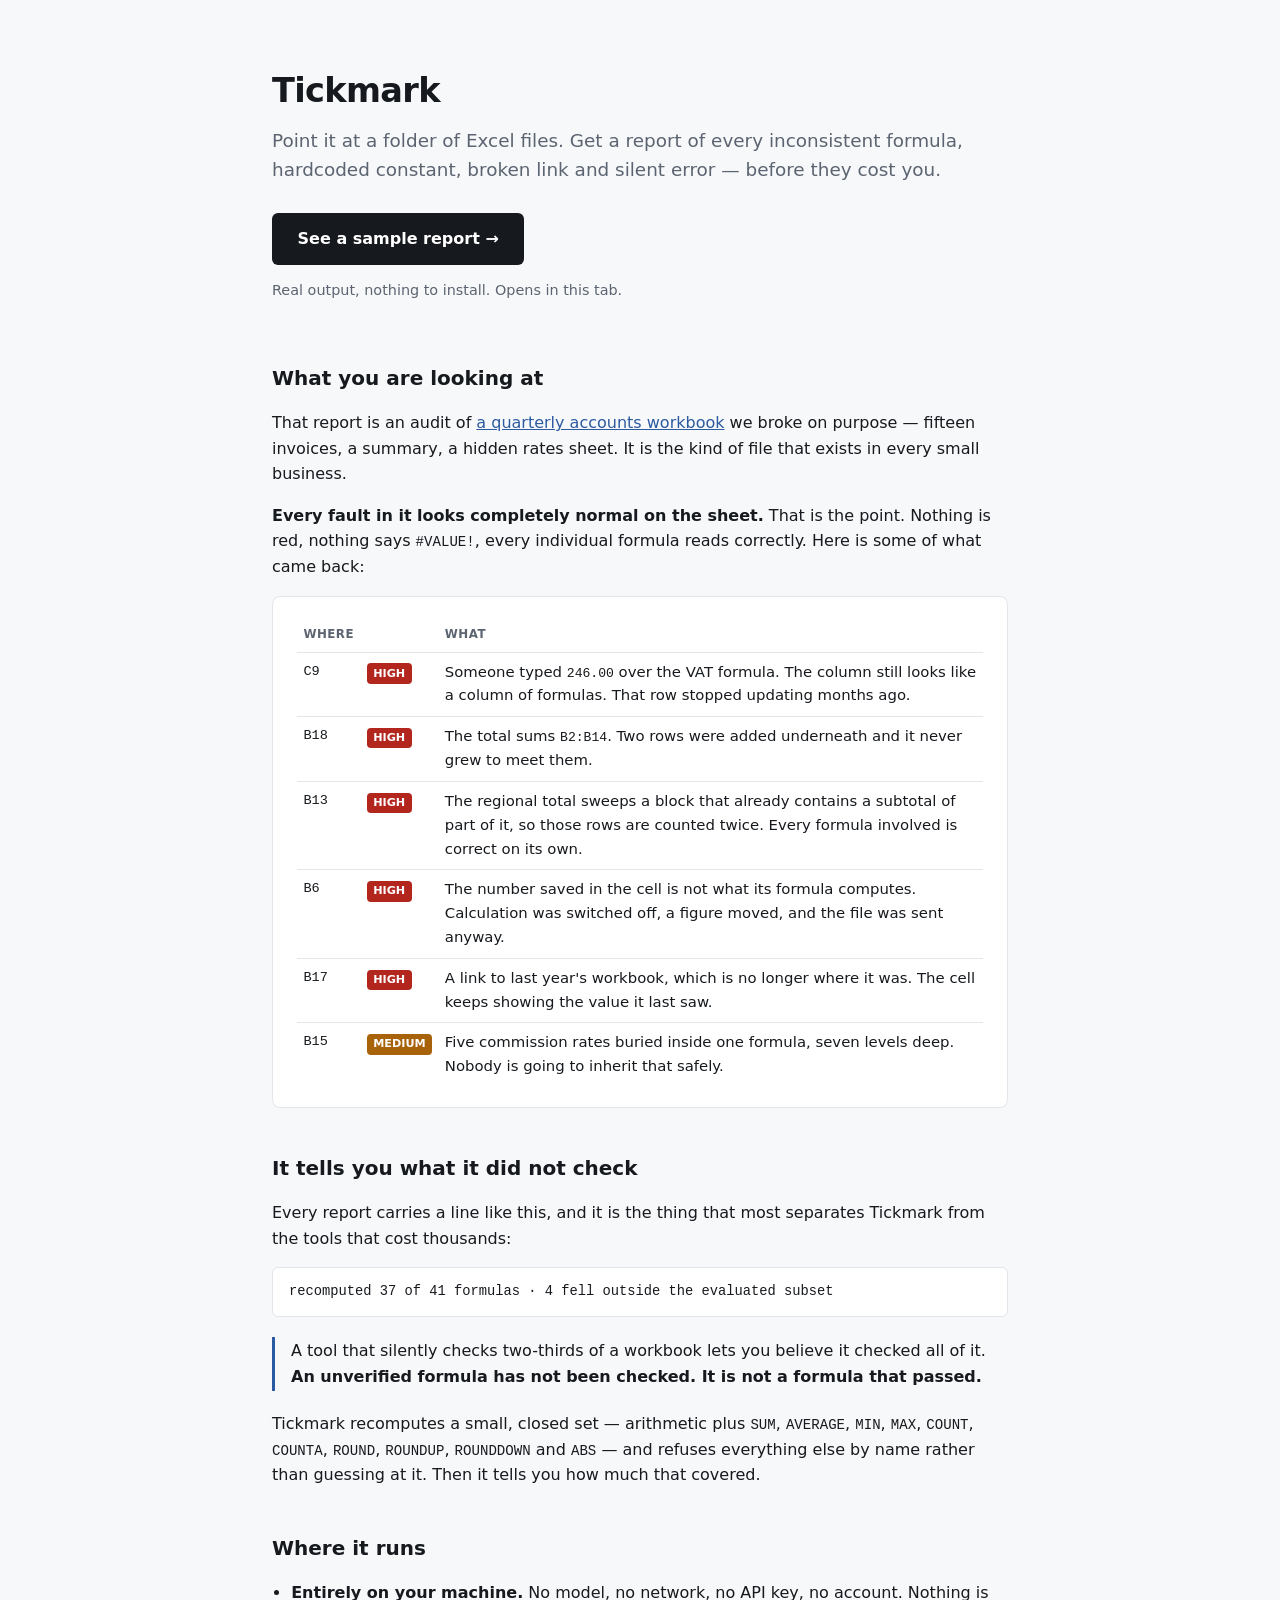
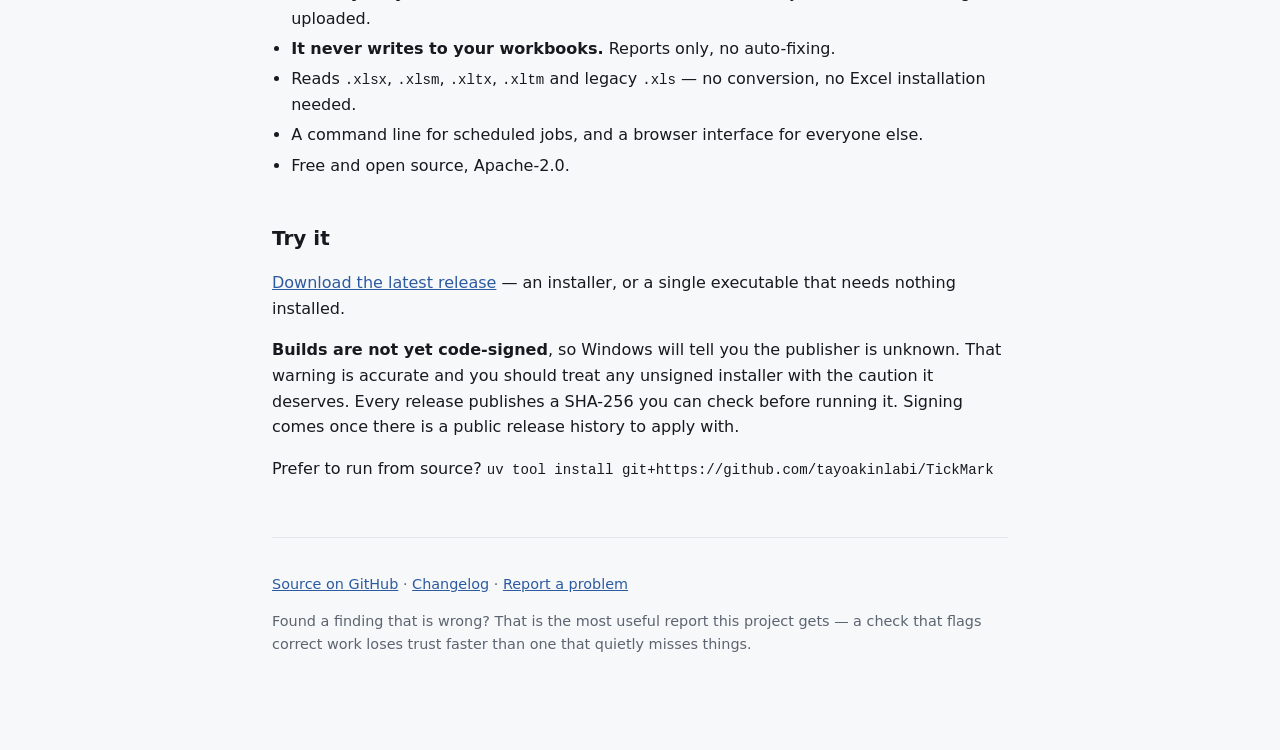
==== docs/index.html @ 9b33bf2d "Publish a sample report anyone can read without installing anything Nothing in this repository showe" ====
<!doctype html>
<html lang="en">
  <head>
    <meta charset="utf-8" />
    <meta name="viewport" content="width=device-width, initial-scale=1" />
    <title>Tickmark — see what a spreadsheet audit actually finds</title>
    <meta
      name="description"
      content="A sample Tickmark report on a deliberately broken quarterly accounts workbook. Nothing to install."
    />
    <style>
      :root {
        --ink: #16191d;
        --muted: #5b6470;
        --line: #e2e6ea;
        --page: #f7f8fa;
        --card: #fff;
        --high: #b3261e;
        --medium: #a8620a;
        --low: #2c5aa0;
      }
      * { box-sizing: border-box; }
      body {
        margin: 0;
        padding: 0 1.25rem 5rem;
        background: var(--page);
        color: var(--ink);
        font: 16px/1.6 "Segoe UI", system-ui, -apple-system, sans-serif;
      }
      main, header, footer { max-width: 46rem; margin: 0 auto; }
      header { padding: 4rem 0 1rem; }
      h1 { font-size: 2.1rem; margin: 0 0 .5rem; letter-spacing: -.02em; }
      h2 { font-size: 1.25rem; margin: 2.75rem 0 .75rem; }
      .lede { font-size: 1.15rem; color: var(--muted); margin: 0; }
      .cta {
        display: inline-block;
        margin: 1.75rem 0 .5rem;
        padding: .85rem 1.6rem;
        background: var(--ink);
        color: #fff;
        text-decoration: none;
        border-radius: 6px;
        font-weight: 600;
      }
      .cta:hover { background: #000; }
      .cta-note { color: var(--muted); font-size: .9rem; margin: .35rem 0 0; }
      .card {
        background: var(--card);
        border: 1px solid var(--line);
        border-radius: 8px;
        padding: 1.25rem 1.5rem;
        margin: 1rem 0;
      }
      table { width: 100%; border-collapse: collapse; font-size: .93rem; }
      th, td { text-align: left; padding: .5rem .4rem; border-bottom: 1px solid var(--line); vertical-align: top; }
      th { font-size: .74rem; text-transform: uppercase; letter-spacing: .04em; color: var(--muted); }
      tr:last-child td { border-bottom: 0; }
      .sev {
        display: inline-block; padding: .08rem .4rem; border-radius: 4px;
        font-size: .7rem; font-weight: 700; text-transform: uppercase; color: #fff;
      }
      .sev.high { background: var(--high); }
      .sev.medium { background: var(--medium); }
      code { font-family: Consolas, "Cascadia Mono", monospace; font-size: .88em; }
      .cell { font-family: Consolas, "Cascadia Mono", monospace; white-space: nowrap; font-size: .85rem; }
      .quote {
        border-left: 3px solid var(--low);
        padding: .1rem 0 .1rem 1rem;
        margin: 1.25rem 0;
        color: var(--ink);
      }
      pre {
        background: #fff; border: 1px solid var(--line); border-radius: 6px;
        padding: .8rem 1rem; overflow-x: auto; font-size: .86rem;
      }
      footer { margin-top: 3.5rem; color: var(--muted); font-size: .9rem; border-top: 1px solid var(--line); padding-top: 1.25rem; }
      a { color: var(--low); }
      ul { padding-left: 1.2rem; }
      li { margin: .3rem 0; }
      @media (max-width: 480px) { header { padding-top: 2.5rem; } h1 { font-size: 1.7rem; } }
    </style>
  </head>
  <body>
    <header>
      <h1>Tickmark</h1>
      <p class="lede">
        Point it at a folder of Excel files. Get a report of every inconsistent
        formula, hardcoded constant, broken link and silent error — before they
        cost you.
      </p>
      <a class="cta" href="sample-report.html">See a sample report &rarr;</a>
      <p class="cta-note">
        Real output, nothing to install. Opens in this tab.
      </p>
    </header>

    <main>
      <h2>What you are looking at</h2>
      <p>
        That report is an audit of
        <a href="quarterly-accounts.xlsx">a quarterly accounts workbook</a>
        we broke on purpose — fifteen invoices, a summary, a hidden rates sheet.
        It is the kind of file that exists in every small business.
      </p>
      <p>
        <strong>Every fault in it looks completely normal on the sheet.</strong>
        That is the point. Nothing is red, nothing says <code>#VALUE!</code>,
        every individual formula reads correctly. Here is some of what came back:
      </p>

      <div class="card">
        <table>
          <thead>
            <tr><th>Where</th><th></th><th>What</th></tr>
          </thead>
          <tbody>
            <tr>
              <td class="cell">C9</td>
              <td><span class="sev high">high</span></td>
              <td>Someone typed <code>246.00</code> over the VAT formula. The column still looks like a column of formulas. That row stopped updating months ago.</td>
            </tr>
            <tr>
              <td class="cell">B18</td>
              <td><span class="sev high">high</span></td>
              <td>The total sums <code>B2:B14</code>. Two rows were added underneath and it never grew to meet them.</td>
            </tr>
            <tr>
              <td class="cell">B13</td>
              <td><span class="sev high">high</span></td>
              <td>The regional total sweeps a block that already contains a subtotal of part of it, so those rows are counted twice. Every formula involved is correct on its own.</td>
            </tr>
            <tr>
              <td class="cell">B6</td>
              <td><span class="sev high">high</span></td>
              <td>The number saved in the cell is not what its formula computes. Calculation was switched off, a figure moved, and the file was sent anyway.</td>
            </tr>
            <tr>
              <td class="cell">B17</td>
              <td><span class="sev high">high</span></td>
              <td>A link to last year's workbook, which is no longer where it was. The cell keeps showing the value it last saw.</td>
            </tr>
            <tr>
              <td class="cell">B15</td>
              <td><span class="sev medium">medium</span></td>
              <td>Five commission rates buried inside one formula, seven levels deep. Nobody is going to inherit that safely.</td>
            </tr>
          </tbody>
        </table>
      </div>

      <h2>It tells you what it did not check</h2>
      <p>
        Every report carries a line like this, and it is the thing that most
        separates Tickmark from the tools that cost thousands:
      </p>
      <pre>recomputed 37 of 41 formulas · 4 fell outside the evaluated subset</pre>
      <p class="quote">
        A tool that silently checks two-thirds of a workbook lets you believe it
        checked all of it. <strong>An unverified formula has not been checked.
        It is not a formula that passed.</strong>
      </p>
      <p>
        Tickmark recomputes a small, closed set — arithmetic plus
        <code>SUM</code>, <code>AVERAGE</code>, <code>MIN</code>,
        <code>MAX</code>, <code>COUNT</code>, <code>COUNTA</code>,
        <code>ROUND</code>, <code>ROUNDUP</code>, <code>ROUNDDOWN</code> and
        <code>ABS</code> — and refuses everything else by name rather than
        guessing at it. Then it tells you how much that covered.
      </p>

      <h2>Where it runs</h2>
      <ul>
        <li><strong>Entirely on your machine.</strong> No model, no network, no API key, no account. Nothing is uploaded.</li>
        <li><strong>It never writes to your workbooks.</strong> Reports only, no auto-fixing.</li>
        <li>Reads <code>.xlsx</code>, <code>.xlsm</code>, <code>.xltx</code>, <code>.xltm</code> and legacy <code>.xls</code> — no conversion, no Excel installation needed.</li>
        <li>A command line for scheduled jobs, and a browser interface for everyone else.</li>
        <li>Free and open source, Apache-2.0.</li>
      </ul>

      <h2>Try it</h2>
      <p>
        <a href="https://github.com/tayoakinlabi/TickMark/releases/latest">Download the latest release</a>
        — an installer, or a single executable that needs nothing installed.
      </p>
      <p>
        <strong>Builds are not yet code-signed</strong>, so Windows will tell you
        the publisher is unknown. That warning is accurate and you should treat
        any unsigned installer with the caution it deserves. Every release
        publishes a SHA-256 you can check before running it. Signing comes once
        there is a public release history to apply with.
      </p>
      <p>
        Prefer to run from source? <code>uv tool install git+https://github.com/tayoakinlabi/TickMark</code>
      </p>
    </main>

    <footer>
      <p>
        <a href="https://github.com/tayoakinlabi/TickMark">Source on GitHub</a> ·
        <a href="https://github.com/tayoakinlabi/TickMark/blob/main/CHANGELOG.md">Changelog</a> ·
        <a href="https://github.com/tayoakinlabi/TickMark/issues/new/choose">Report a problem</a>
      </p>
      <p>
        Found a finding that is wrong? That is the most useful report this
        project gets — a check that flags correct work loses trust faster than
        one that quietly misses things.
      </p>
    </footer>
  </body>
</html>
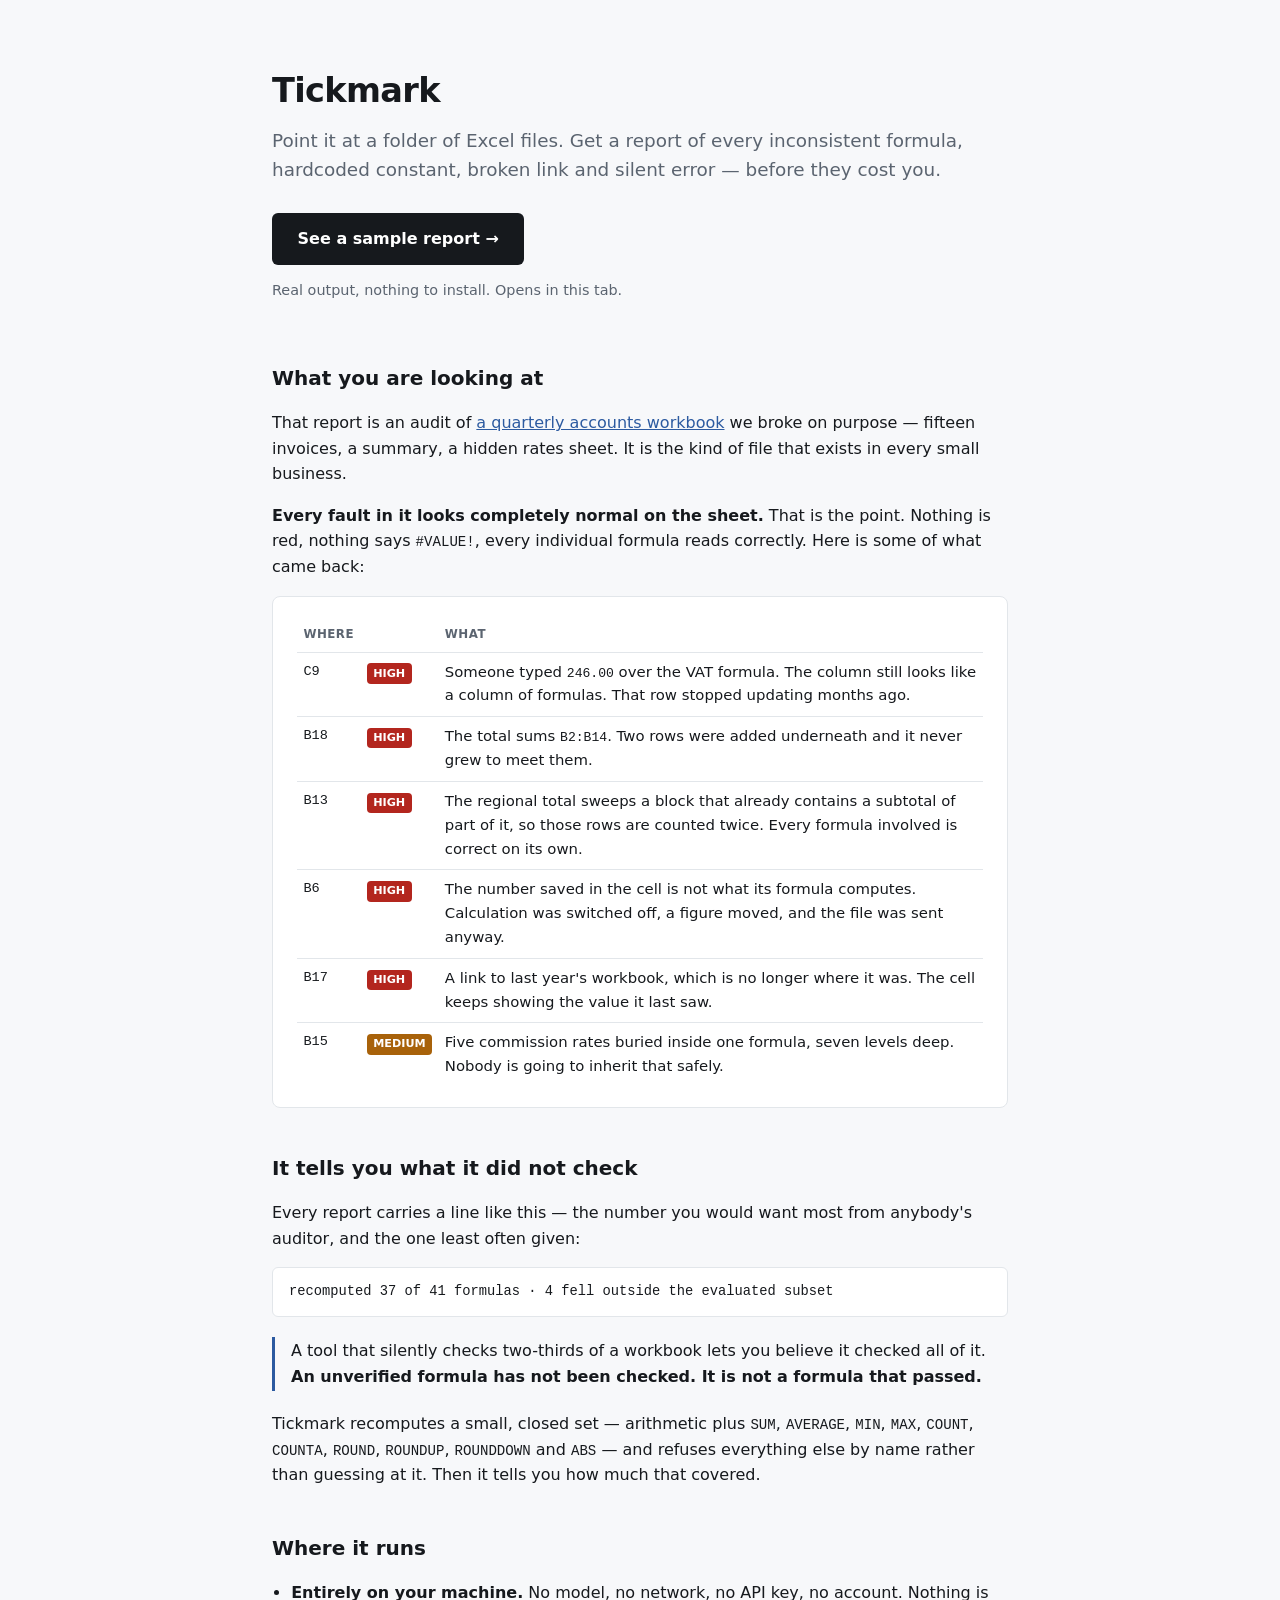
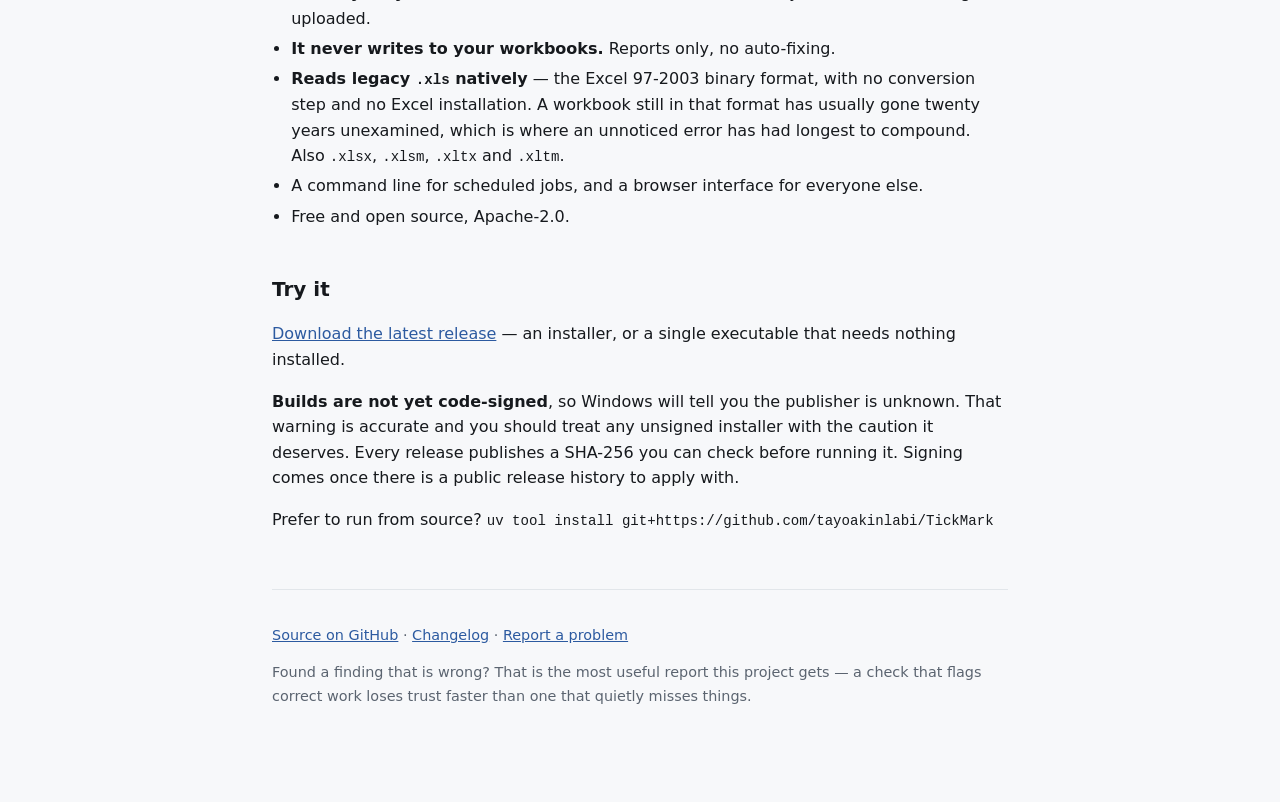
==== commit 1da5549d: "Replace a false claim with two true ones The README said Tickmark was "the only tool of its kind tha" ====
--- a/docs/index.html
+++ b/docs/index.html
@@ -150,8 +150,8 @@
 
       <h2>It tells you what it did not check</h2>
       <p>
-        Every report carries a line like this, and it is the thing that most
-        separates Tickmark from the tools that cost thousands:
+        Every report carries a line like this — the number you would want most
+        from anybody's auditor, and the one least often given:
       </p>
       <pre>recomputed 37 of 41 formulas · 4 fell outside the evaluated subset</pre>
       <p class="quote">
@@ -172,7 +172,7 @@
       <ul>
         <li><strong>Entirely on your machine.</strong> No model, no network, no API key, no account. Nothing is uploaded.</li>
         <li><strong>It never writes to your workbooks.</strong> Reports only, no auto-fixing.</li>
-        <li>Reads <code>.xlsx</code>, <code>.xlsm</code>, <code>.xltx</code>, <code>.xltm</code> and legacy <code>.xls</code> — no conversion, no Excel installation needed.</li>
+        <li><strong>Reads legacy <code>.xls</code> natively</strong> — the Excel 97-2003 binary format, with no conversion step and no Excel installation. A workbook still in that format has usually gone twenty years unexamined, which is where an unnoticed error has had longest to compound. Also <code>.xlsx</code>, <code>.xlsm</code>, <code>.xltx</code> and <code>.xltm</code>.</li>
         <li>A command line for scheduled jobs, and a browser interface for everyone else.</li>
         <li>Free and open source, Apache-2.0.</li>
       </ul>
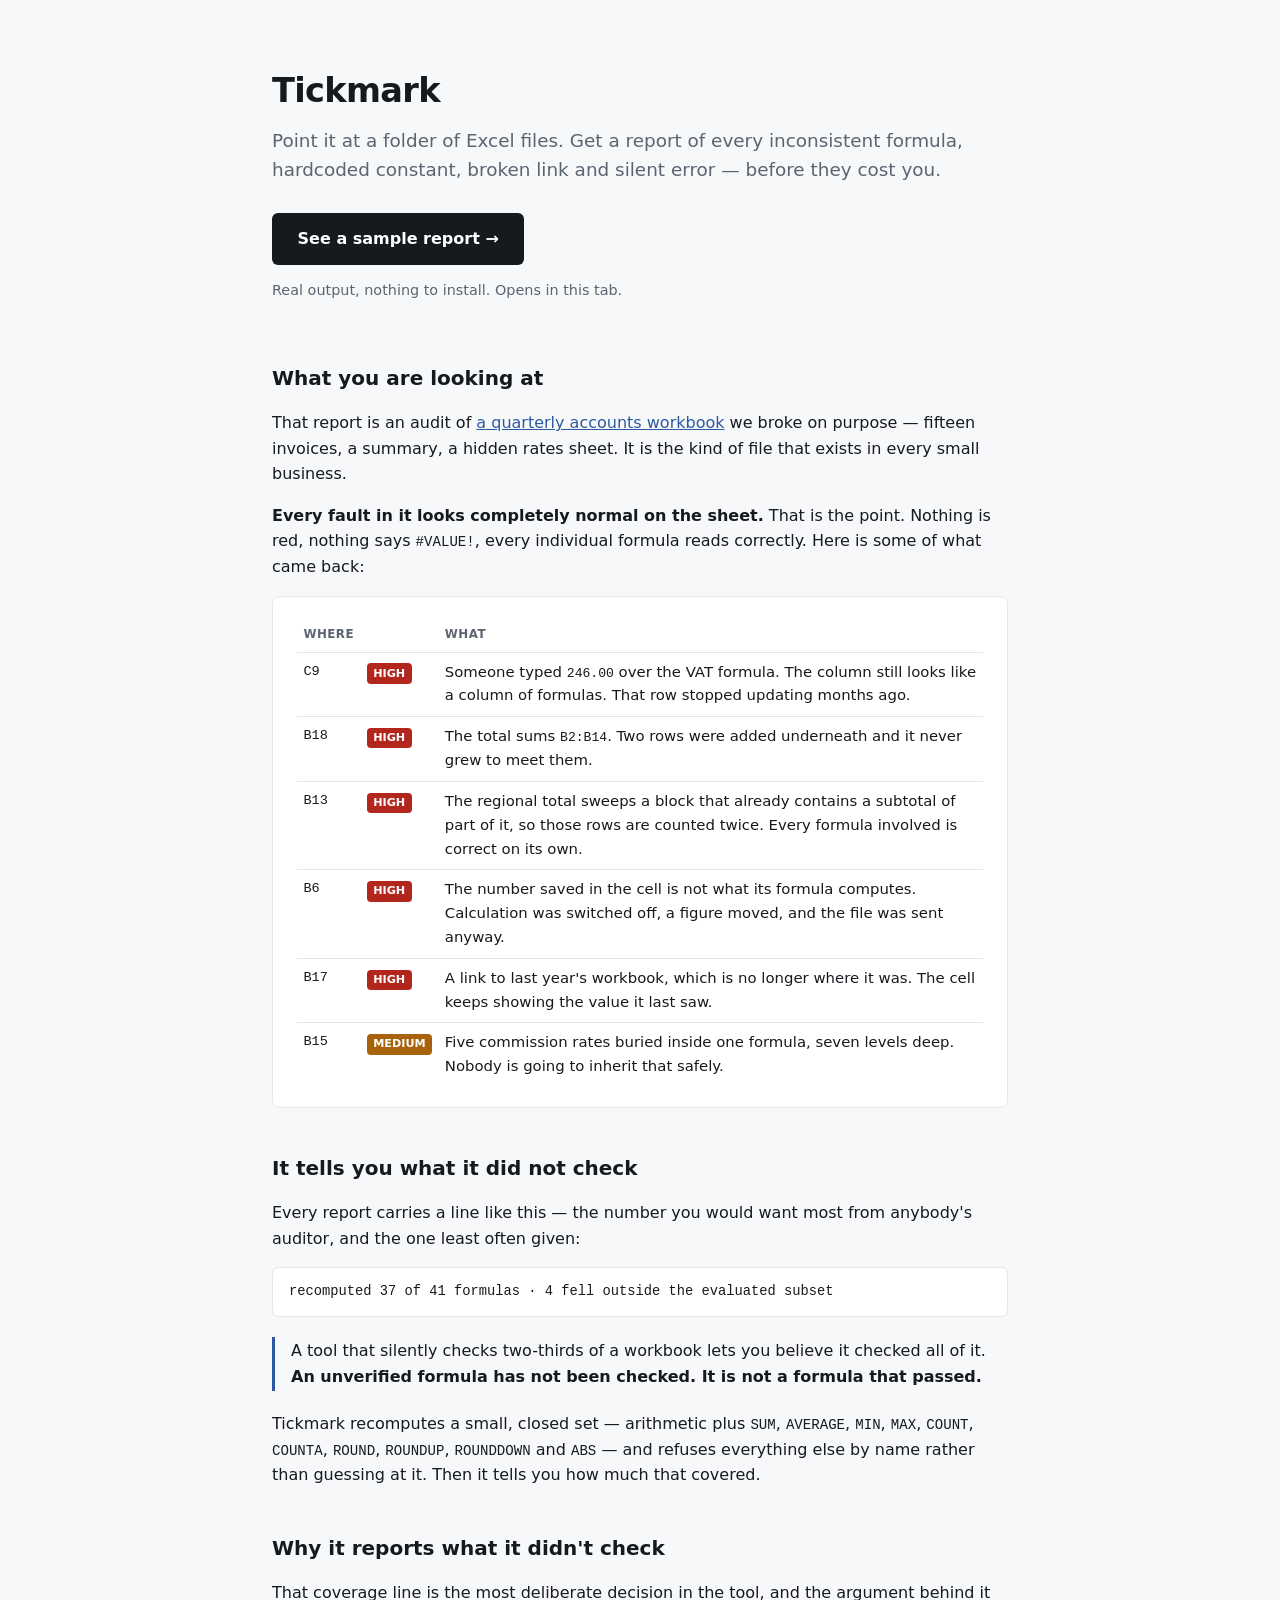
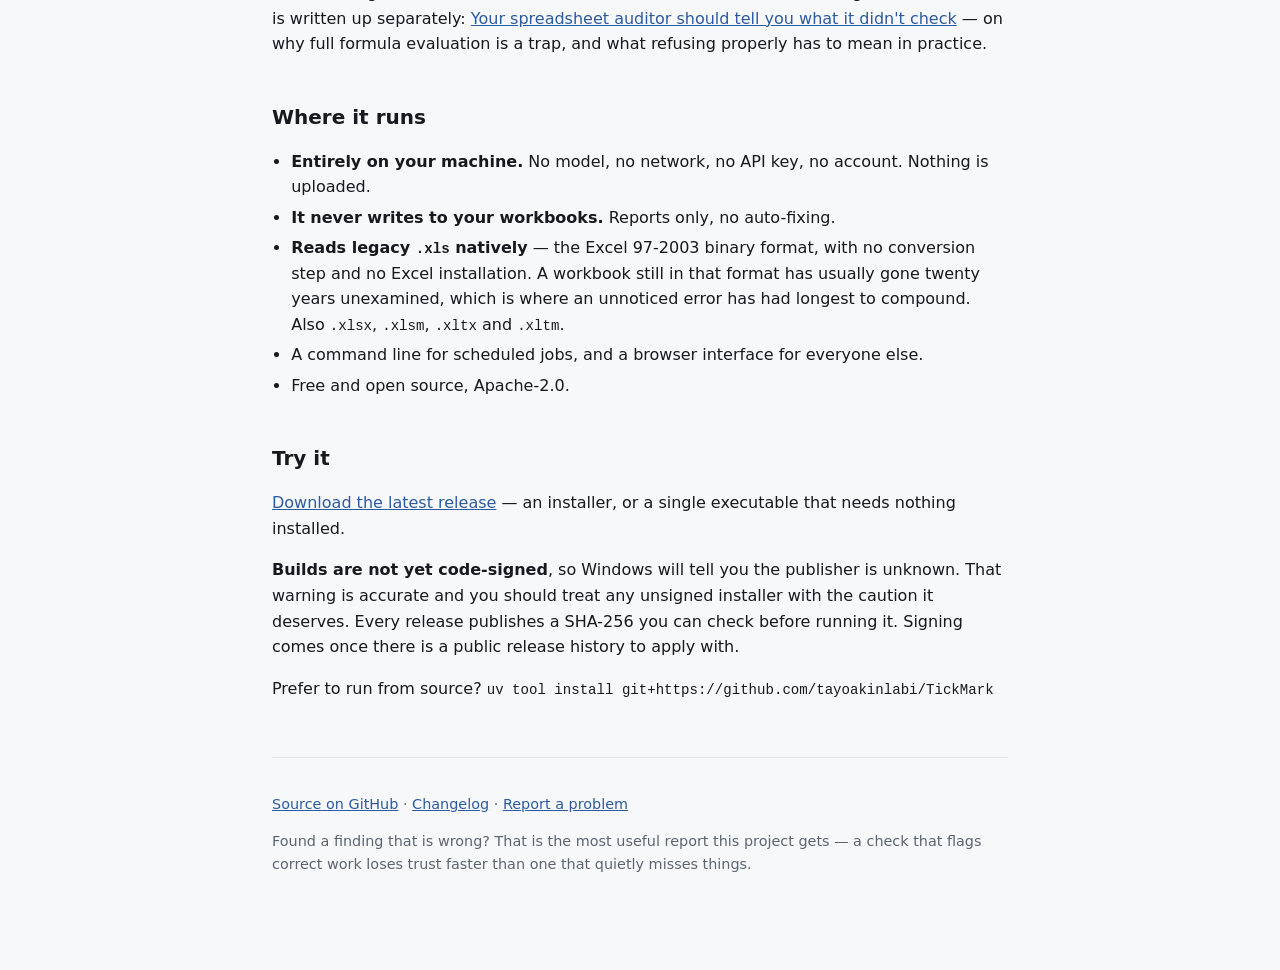
==== commit dfccaf77: "Add the launch essay, and link it from the landing page "Your spreadsheet auditor should tell you wh" ====
--- a/docs/index.html
+++ b/docs/index.html
@@ -168,6 +168,15 @@
         guessing at it. Then it tells you how much that covered.
       </p>
 
+      <h2>Why it reports what it didn't check</h2>
+      <p>
+        That coverage line is the most deliberate decision in the tool, and the
+        argument behind it is written up separately:
+        <a href="what-it-didnt-check.html">Your spreadsheet auditor should tell
+        you what it didn't check</a> — on why full formula evaluation is a trap,
+        and what refusing properly has to mean in practice.
+      </p>
+
       <h2>Where it runs</h2>
       <ul>
         <li><strong>Entirely on your machine.</strong> No model, no network, no API key, no account. Nothing is uploaded.</li>
